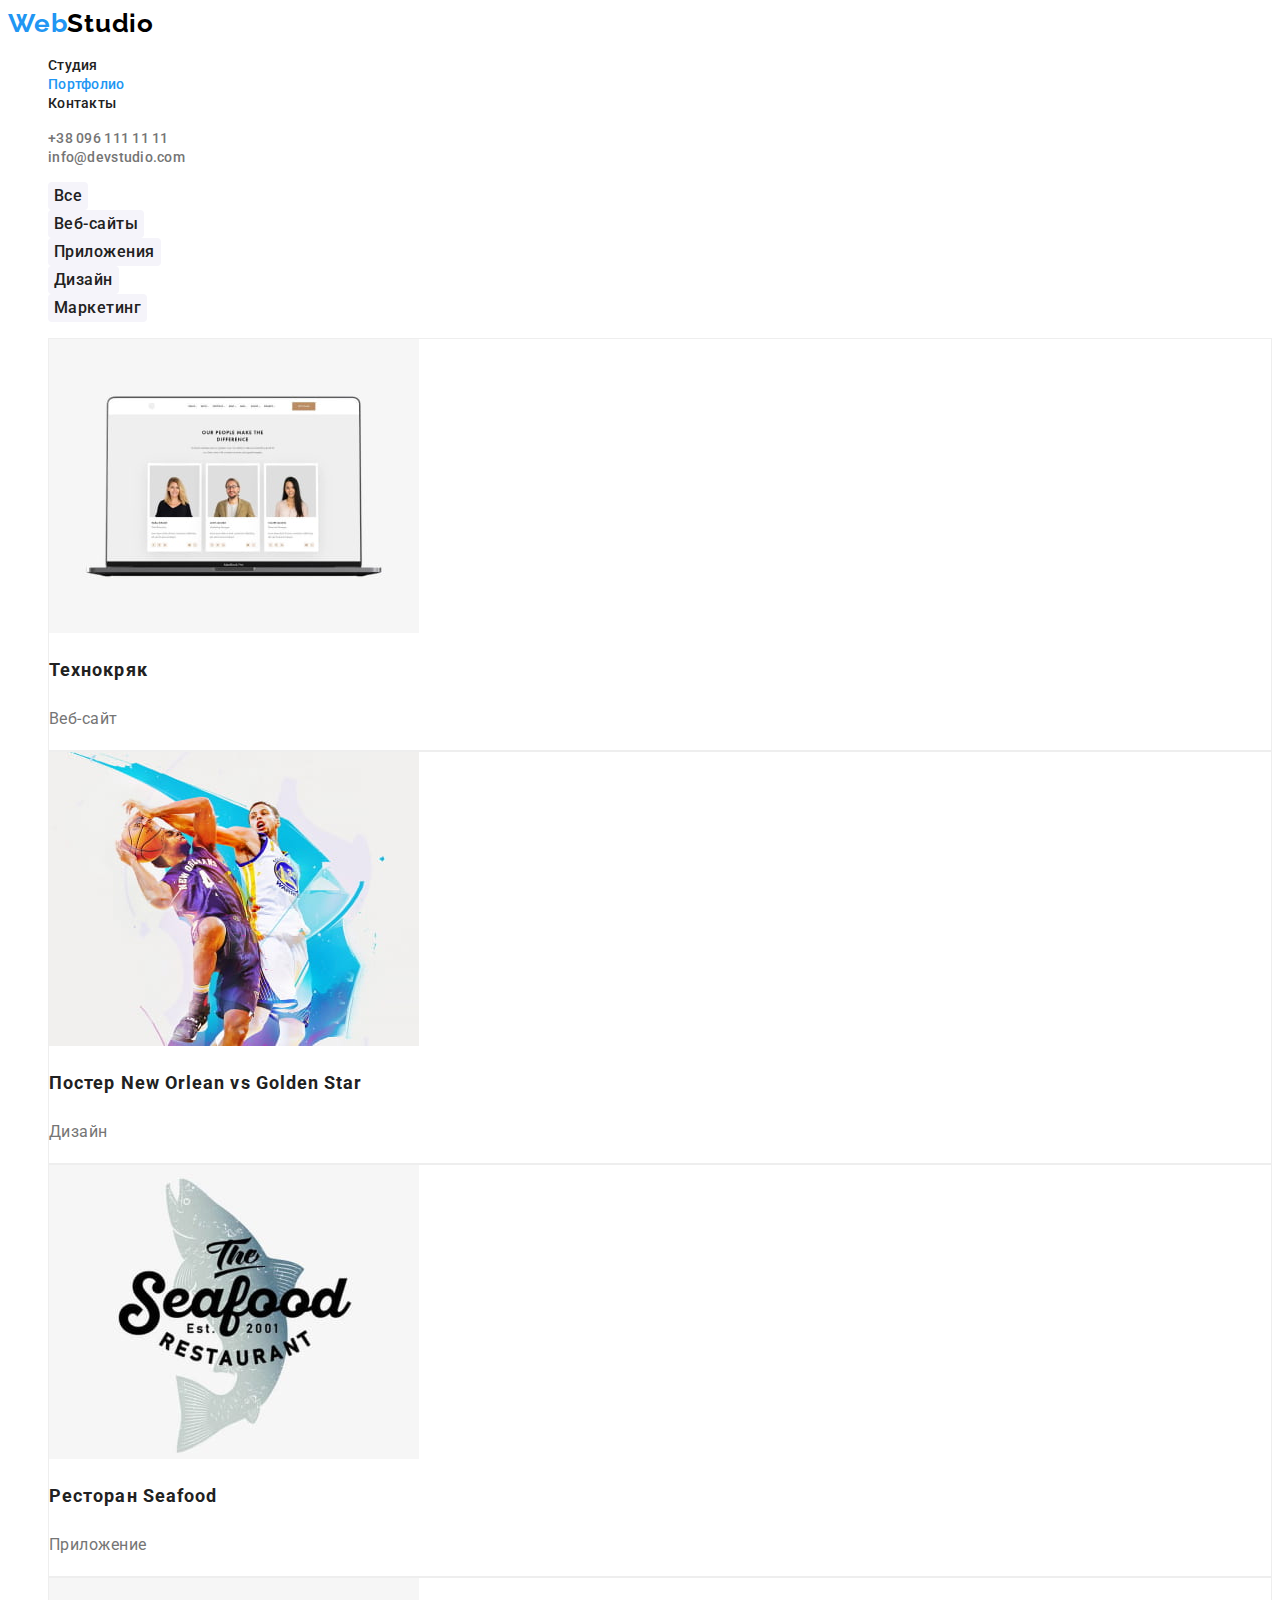
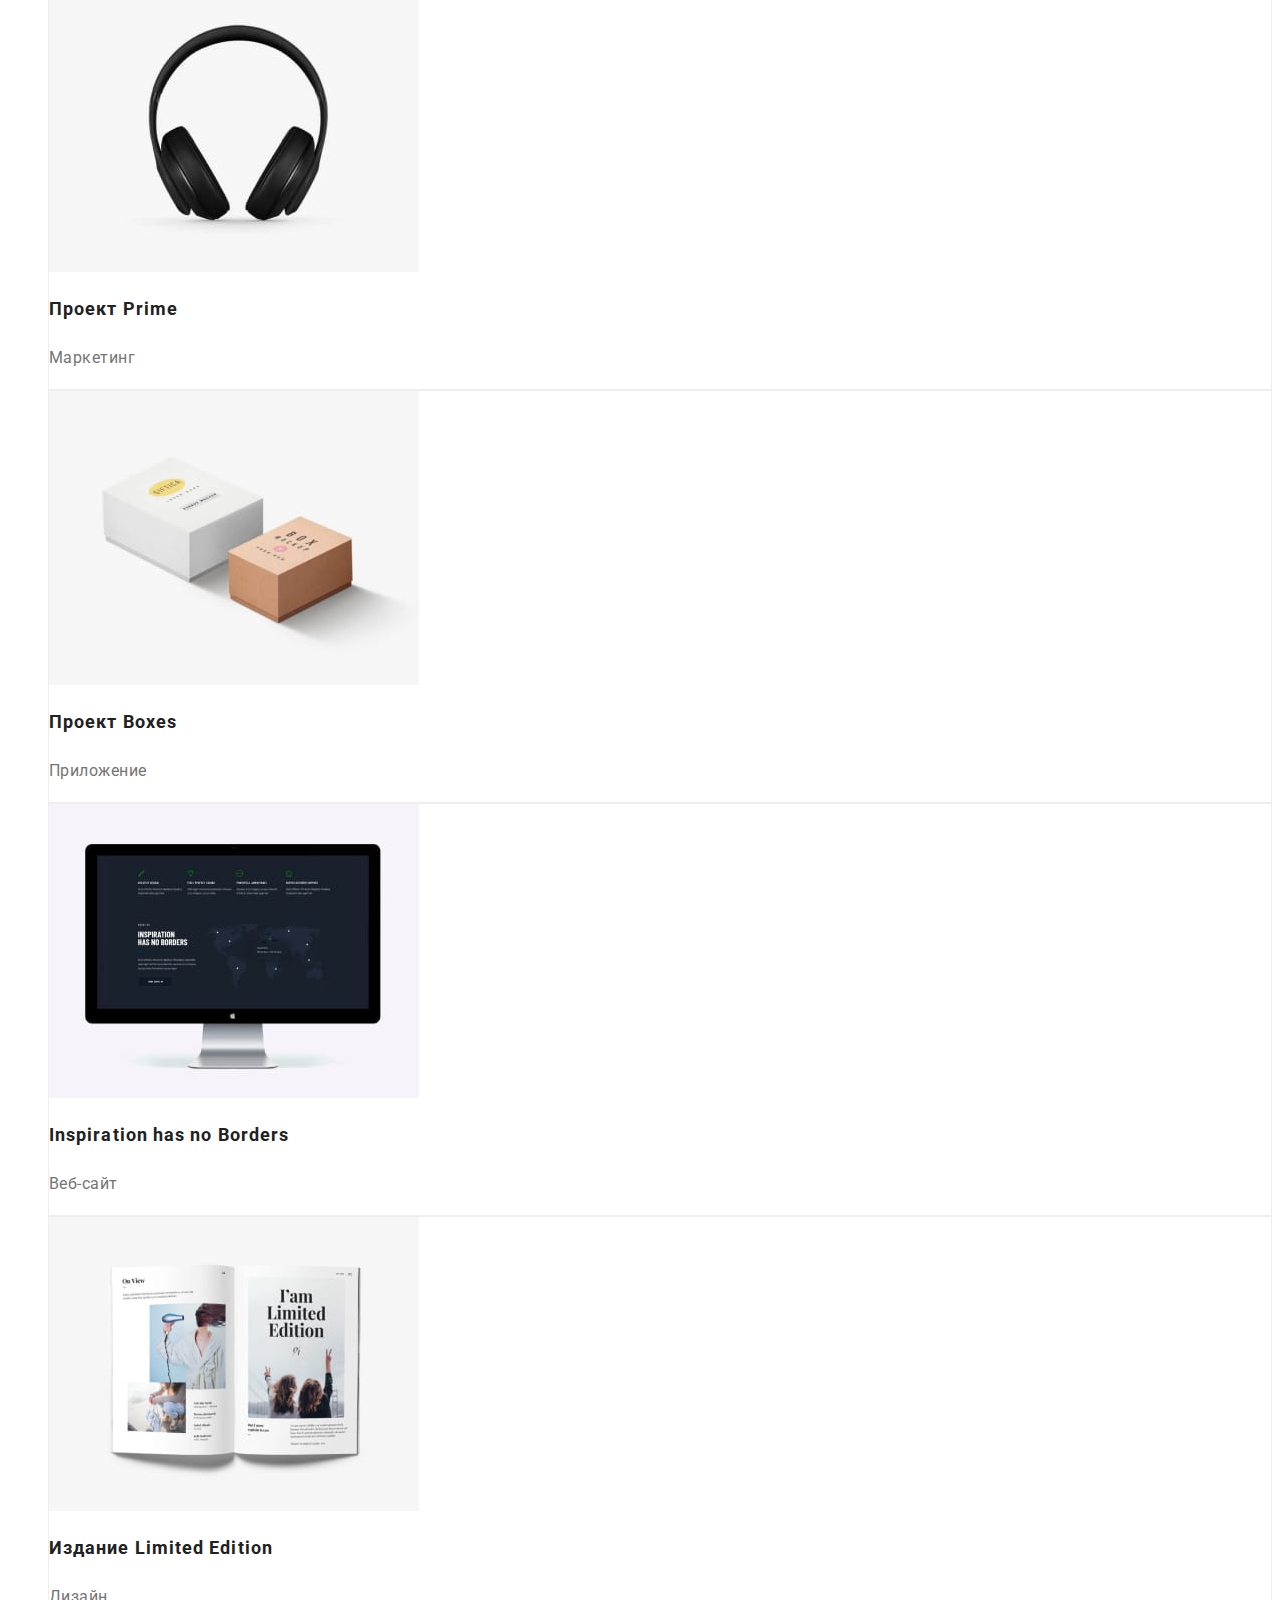
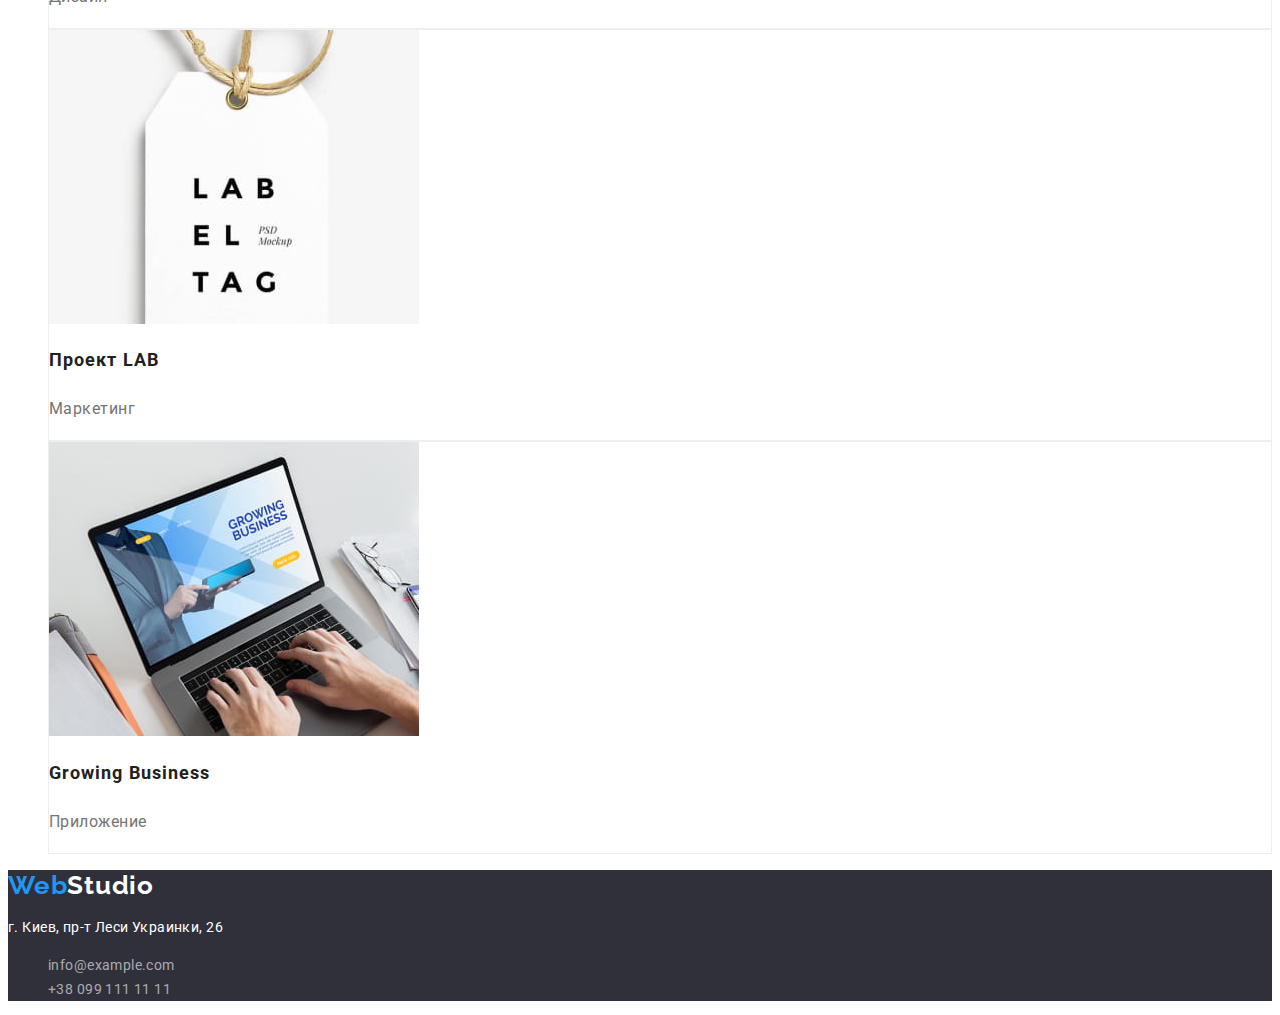
==== portfolio.html @ a2e3bbef "Initial commit" ====
<!DOCTYPE html>
<html lang="ru">

<head>
    <meta charset="UTF-8">
    <meta http-equiv="X-UA-Compatible" content="IE=edge">
    <meta name="viewport" content="width=device-width, initial-scale=1.0">
    <title>Портфолио</title>
    <link rel="preconnect" href="https://fonts.googleapis.com">
    <link rel="preconnect" href="https://fonts.gstatic.com" crossorigin>
    <link
        href="https://fonts.googleapis.com/css2?family=Montserrat:wght@400;700&family=Raleway:wght@700&family=Roboto:wght@400;500;700;900&display=swap"
        rel="stylesheet">
    <link rel="stylesheet" href="./css/styles.css">
</head>

<body>
    <!-- Header section -->
    <header>
        <a href="/" class="logo link"> <span class="logo-web">Web</span>Studio </a>
        <nav>
            <ul class="navigation-list list">
                <li class="navigation-item"><a class="navigation-link link" href="./index.html">Студия</a></li>
                <li class="navigation-item"><a class="navigation-link link navigation-link-current"
                        href="./portfolio.html">Портфолио</a></li>
                <li class="navigation-item"><a class="navigation-link link" href="">Контакты</a></li>
            </ul>
        </nav>

        <ul class="connection list">
            <li class="connection-item"><a class="connection-link link" href="tel:+380961111111">+38 096 111 11 11</a>
            </li>
            <li class="connection-item"><a class="connection-link link"
                    href="mailto:info@devstudio.com">info@devstudio.com</a>
            </li>
        </ul>
    </header>

    <!-- Main section -->

    <main>


        <!-- Portfolio section -->

        <section class="portfolio-sectio">

            <ul class="filter-list list">
                <li class="filter-item"><button class="filter-btn" type="button">Все</button></li>
                <li class="filter-item"><button class="filter-btn" type="button">Веб-сайты</button></li>
                <li class="filter-item"><button class="filter-btn" type="button">Приложения</button></li>
                <li class="filter-item"><button class="filter-btn" type="button">Дизайн</button></li>
                <li class="filter-item"><button class="filter-btn" type="button">Маркетинг</button></li>
            </ul>

            <ul class="porfolio-list list">
                <li class="portfolio-item">
                    <a href="" class="portfolio-link link">
                        <img src="./images/portfolio/img-1.jpg" alt="Ноутбук с открытой веб-страницей"
                            class="portfolio-img" width="370" height="294">
                        <h2 class="portfolio-subtitle ">Технокряк</h2>
                        <p class="portfolio-desc">Веб-сайт</p>
                    </a>
                </li>
                <li class="portfolio-item">
                    <a href="" class="portfolio-link link">
                        <img src="./images/portfolio/img-2.jpg" alt="Момент игры двух баскетболистов"
                            class="portfolio-img" width="370" height="294">
                        <h2 class="portfolio-subtitle">Постер <span lang="en">New Orlean vs Golden Star</span> </h2>
                        <p class="portfolio-desc">Дизайн</p>
                    </a>
                </li>
                <li class="portfolio-item">
                    <a href="" class="portfolio-link link">
                        <img src="./images/portfolio/img-3.jpg" alt="Логотип-вывеска ресторана" class="portfolio-img"
                            width="370" height="294">
                        <h2 class="portfolio-subtitle">Ресторан <span lang="en">Seafood</span> </h2>
                        <p class="portfolio-desc">Приложение</p>
                    </a>
                </li>
                <li class="portfolio-item">
                    <a href="" class="portfolio-link link">
                        <img src="./images/portfolio/img-4.jpg" alt="Накладные наушники" class="portfolio-img"
                            width="370" height="294">
                        <h2 class="portfolio-subtitle">Проект <span lang="en">Prime</span> </h2>
                        <p class="portfolio-desc">Маркетинг</p>
                    </a>
                </li>
                <li class="portfolio-item">
                    <a href="" class="portfolio-link link">
                        <img src="./images/portfolio/img-5.jpg" alt="две коробочки с надписями" class="portfolio-img"
                            width="370" height="294">
                        <h2 class="portfolio-subtitle">Проект <span lang="en">Boxes</span></h2>
                        <p class="portfolio-desc">Приложение</p>
                    </a>
                </li>
                <li class="portfolio-item">
                    <a href="" class="portfolio-link link">
                        <img src="./images/portfolio/img-6.jpg" alt="" class="portfolio-img" width="370" height="294">
                        <h2 class="portfolio-subtitle" lang="en">Inspiration has no Borders</h2>
                        <p class="portfolio-desc">Веб-сайт</p>
                    </a>
                </li>
                <li class="portfolio-item">
                    <a href="" class="portfolio-link link">
                        <img src="./images/portfolio/img-7.jpg" alt="Книга. Лимитированое издание" class="portfolio-img"
                            width="370" height="294">
                        <h2 class="portfolio-subtitle">Издание <span lang="en">Limited Edition</span></h2>
                        <p class="portfolio-desc">Дизайн</p>
                    </a>
                </li>
                <li class="portfolio-item">
                    <a href="" class="portfolio-link link">
                        <img src="./images/portfolio/img-8.jpg" alt="Этикетка" class="portfolio-img" width="370"
                            height="294">
                        <h2 class="portfolio-subtitle">Проект <span lang="en">LAB</span></h2>
                        <p class="portfolio-desc">Маркетинг</p>
                    </a>
                </li>
                <li class="portfolio-item">
                    <a href="" class="portfolio-link link">
                        <img src="./images/portfolio/img-9.jpg" alt="" class="portfolio-img" width="370" height="294">
                        <h2 class="portfolio-subtitle" lang="en">Growing Business</h2>
                        <p class="portfolio-desc">Приложение</p>
                    </a>
                </li>
            </ul>
        </section>

    </main>

    <!-- FOOTER section -->

    <footer class="footer">
        <a class="footer-logo link" href=""> <span class="logo-web">Web</span>Studio </a>
        <address class="address">
            <p class="footer-address"> г. Киев, пр-т Леси Украинки, 26</p>
            <ul class="fotter-list list">
                <li class="footer-item"><a class="footer-link link" href="mailto:info@example.com">info@example.com</a>
                </li>
                <li class="footer-item"><a class="footer-link link" href="tel:+380991111111">+38 099 111 11 11</a></li>
            </ul>


        </address>
    </footer>
</body>

</html>
---- css/styles.css ----
:root {
    /* fonts */
    --main-font: 'Roboto', sans-serif;
    --secondary-font: 'Raleway', sans-serif;

    /* text colors */
    --main-txt-cl: #212121;
    --accent-txt-cl: #757575;
    --select-cl: #2196F3;

    /* bg colors */
    --light-bg-cl: #F5F4FA;
    --dark-dg-cl: #2F303A;

    /* others */

}


body {
    font-family: var(--main-font);
    color: var(--accent-txt-cl);
}

/* reset styles */

.list {
    list-style: none;
}

.link {
    text-decoration: none;
}

/* base styles */
.filter-btn,
.portfolio-subtitle,
.navigation-link,
.criteria-item-title,
.subtitle,
.team-subtitle {
    color: var(--main-txt-cl);
}


.hero-btn,
.filter-btn:hover,
.filter-btn:focus {
    background-color: var(--select-cl);
    cursor: pointer;
    color: #FFFFFF;
}



/* Header section */
.logo,
.footer-logo {
    font-family: var(--secondary-font);
    font-weight: 700;
    font-size: 26px;
    line-height: 1.19;
    letter-spacing: 0.03em;
    color: #000000;

}

.navigation-link,
.connection-link {
    font-weight: 500;
    font-size: 14px;
    line-height: 1.14;
    letter-spacing: 0.02em;
}

.connection-link,
.portfolio-desc {
    color: var(--accent-txt-cl);
}

.logo-web,
.navigation-link-current,
.navigation-link:hover,
.navigation-link:focus,
.connection-link:hover,
.connection-link:focus {
    color: var(--select-cl);
}

/* Hero section */

.headline {
    font-weight: 900;
    font-size: 44px;
    line-height: 60px;
    text-align: center;
    letter-spacing: 0.06em;
    text-transform: uppercase;
    color: #FFFFFF;

}

.hero,
.footer {
    background-color: var(--dark-dg-cl);
}

.hero-btn {
    font-family: inherit;
    font-weight: 700;
    font-size: 16px;
    line-height: calc(30/16);
    text-align: center;
    letter-spacing: 0.06em;
}

.hero-btn:hover,
.hero-btn:focus {
    background: #188CE8;
}

/* criteria section */
.criteria-item-title {
    font-weight: 700;
    font-size: 14px;
    line-height: calc(16/14);
    letter-spacing: 0.03em;
    text-transform: uppercase;
}

.criteria-item-desk {
    font-size: 14px;
    line-height: calc(24/14);
    letter-spacing: 0.03em;
}

/* WORK section */
.subtitle {
    font-weight: 700;
    font-size: 36px;
    line-height: calc(42/36);
    text-align: center;
    letter-spacing: 0.03em;
}

/* TEAM section */

.team {
    background-color: var(--light-bg-cl);
}

.team-item {
    box-shadow: 0px 1px 3px rgba(0, 0, 0, 0.12), 0px 1px 1px rgba(0, 0, 0, 0.14), 0px 2px 1px rgba(0, 0, 0, 0.2);
    border-radius: 0px 0px 4px 4px;
}

.team-subtitle {
    font-weight: 500;
    font-size: 16px;
    line-height: calc(19/16);
    text-align: center;
    letter-spacing: 0.03em;
}

.team-desk,
.portfolio-desc {
    line-height: calc(19/16);
    text-align: center;
    letter-spacing: 0.03em;
}

/* Footer */

.footer-logo,
.footer-address,
.footer-link:hover,
.footer-link:focus {
    color: #FFFFFF;
}

.address,
.footer-link {
    font-style: normal;
    font-size: 14px;
    line-height: calc(24/14);
    letter-spacing: 0.03em;
}

.footer-link {
    color: rgba(255, 255, 255, 0.6);
}




/*  PORTFOLIO PAGE */

.filter-btn {
    font-family: inherit;
    font-style: normal;
    font-weight: 500;
    font-size: 16px;
    line-height: calc(26/16);
    text-align: center;
    letter-spacing: 0.03em;
    background-color: var(--light-bg-cl);
    border-style: none;
    border-radius: 4px;
}

.portfolio-item {
    border: 1px solid #EEEEEE;
}

.portfolio-subtitle {
    font-weight: 700;
    font-size: 18px;
    line-height: calc(36/18);
    letter-spacing: 0.06em;
}

.portfolio-desc {
    line-height: calc(30/16);
    text-align: left;
}
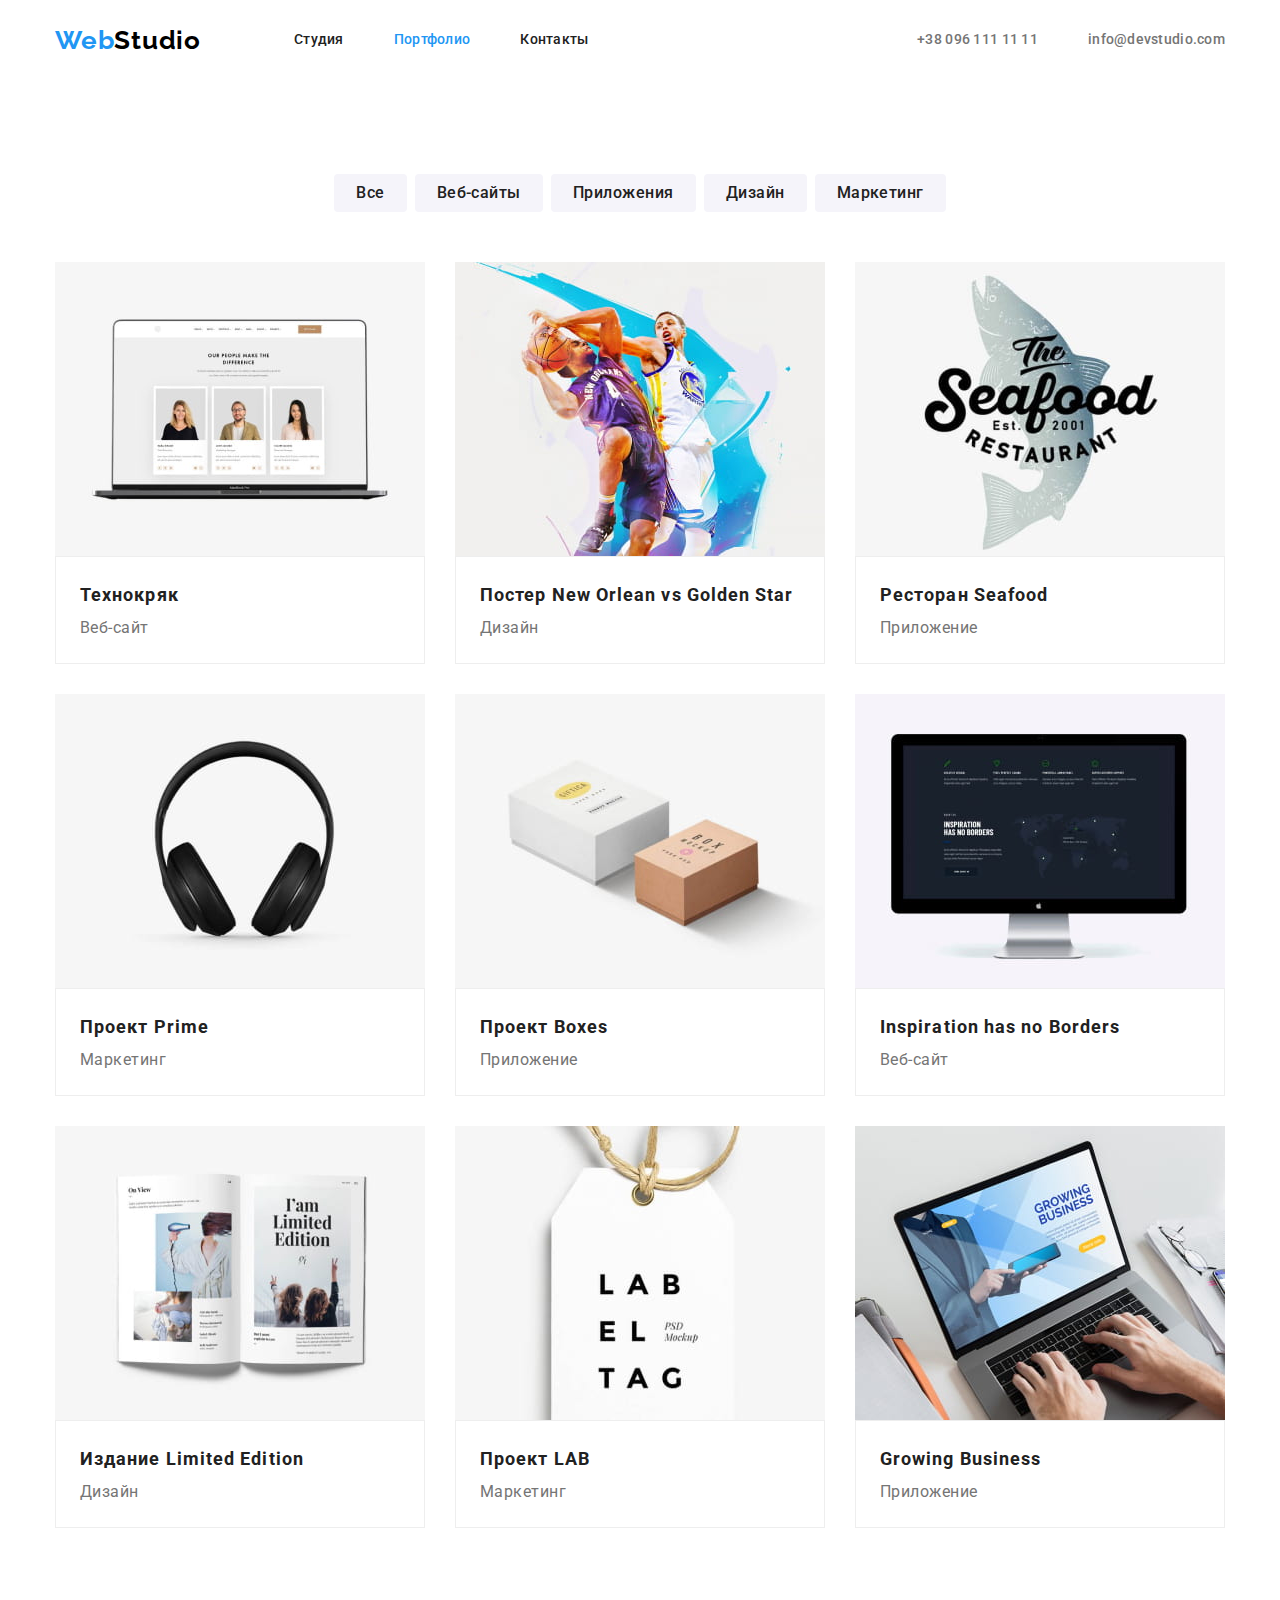
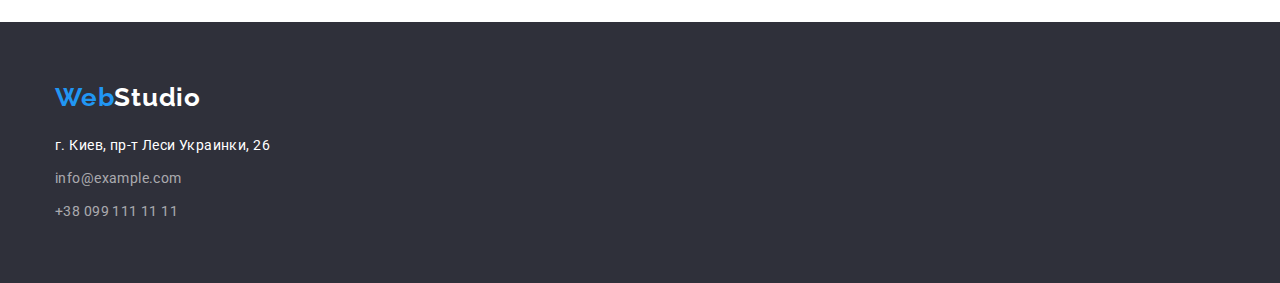
==== commit e1f52e25: "border-box, margin, padding, flex" ====
--- a/portfolio.html
+++ b/portfolio.html
@@ -11,29 +11,43 @@
     <link
         href="https://fonts.googleapis.com/css2?family=Montserrat:wght@400;700&family=Raleway:wght@700&family=Roboto:wght@400;500;700;900&display=swap"
         rel="stylesheet">
+
+    <link rel="stylesheet"
+        href="https://cdnjs.cloudflare.com/ajax/libs/modern-normalize/1.1.0/modern-normalize.min.css">
+
     <link rel="stylesheet" href="./css/styles.css">
+
 </head>
 
 <body>
+
+
+
     <!-- Header section -->
     <header>
-        <a href="/" class="logo link"> <span class="logo-web">Web</span>Studio </a>
-        <nav>
-            <ul class="navigation-list list">
-                <li class="navigation-item"><a class="navigation-link link" href="./index.html">Студия</a></li>
-                <li class="navigation-item"><a class="navigation-link link navigation-link-current"
-                        href="./portfolio.html">Портфолио</a></li>
-                <li class="navigation-item"><a class="navigation-link link" href="">Контакты</a></li>
+
+        <div class="container box">
+            <a href="/" class="logo link"> <span class="logo-web">Web</span>Studio </a>
+            <nav class="main-nav">
+                <ul class="navigation-list list">
+                    <li class="navigation-item"><a class="navigation-link link" href="./index.html">Студия</a></li>
+                    <li class="navigation-item"><a class="navigation-link link navigation-link-current"
+                            href="./portfolio.html">Портфолио</a></li>
+                    <li class="navigation-item"><a class="navigation-link link" href="">Контакты</a></li>
+                </ul>
+            </nav>
+
+            <ul class="connection list">
+                <li class="connection-item"><a class="connection-link link" href="tel:+380961111111">+38 096 111 11
+                        11</a>
+                </li>
+                <li class="connection-item"><a class="connection-link link"
+                        href="mailto:info@devstudio.com">info@devstudio.com</a>
+                </li>
             </ul>
-        </nav>
 
-        <ul class="connection list">
-            <li class="connection-item"><a class="connection-link link" href="tel:+380961111111">+38 096 111 11 11</a>
-            </li>
-            <li class="connection-item"><a class="connection-link link"
-                    href="mailto:info@devstudio.com">info@devstudio.com</a>
-            </li>
-        </ul>
+        </div>
+
     </header>
 
     <!-- Main section -->
@@ -43,88 +57,110 @@
 
         <!-- Portfolio section -->
 
-        <section class="portfolio-sectio">
+        <section class="portfolio-section section">
+            <div class="container">
+                <ul class="filter-list list">
+                    <li class="filter-item"><button class="filter-btn" type="button">Все</button></li>
+                    <li class="filter-item"><button class="filter-btn" type="button">Веб-сайты</button></li>
+                    <li class="filter-item"><button class="filter-btn" type="button">Приложения</button></li>
+                    <li class="filter-item"><button class="filter-btn" type="button">Дизайн</button></li>
+                    <li class="filter-item"><button class="filter-btn" type="button">Маркетинг</button></li>
+                </ul>
 
-            <ul class="filter-list list">
-                <li class="filter-item"><button class="filter-btn" type="button">Все</button></li>
-                <li class="filter-item"><button class="filter-btn" type="button">Веб-сайты</button></li>
-                <li class="filter-item"><button class="filter-btn" type="button">Приложения</button></li>
-                <li class="filter-item"><button class="filter-btn" type="button">Дизайн</button></li>
-                <li class="filter-item"><button class="filter-btn" type="button">Маркетинг</button></li>
-            </ul>
-
-            <ul class="porfolio-list list">
-                <li class="portfolio-item">
-                    <a href="" class="portfolio-link link">
-                        <img src="./images/portfolio/img-1.jpg" alt="Ноутбук с открытой веб-страницей"
-                            class="portfolio-img" width="370" height="294">
-                        <h2 class="portfolio-subtitle ">Технокряк</h2>
-                        <p class="portfolio-desc">Веб-сайт</p>
-                    </a>
-                </li>
-                <li class="portfolio-item">
-                    <a href="" class="portfolio-link link">
-                        <img src="./images/portfolio/img-2.jpg" alt="Момент игры двух баскетболистов"
-                            class="portfolio-img" width="370" height="294">
-                        <h2 class="portfolio-subtitle">Постер <span lang="en">New Orlean vs Golden Star</span> </h2>
-                        <p class="portfolio-desc">Дизайн</p>
-                    </a>
-                </li>
-                <li class="portfolio-item">
-                    <a href="" class="portfolio-link link">
-                        <img src="./images/portfolio/img-3.jpg" alt="Логотип-вывеска ресторана" class="portfolio-img"
-                            width="370" height="294">
-                        <h2 class="portfolio-subtitle">Ресторан <span lang="en">Seafood</span> </h2>
-                        <p class="portfolio-desc">Приложение</p>
-                    </a>
-                </li>
-                <li class="portfolio-item">
-                    <a href="" class="portfolio-link link">
-                        <img src="./images/portfolio/img-4.jpg" alt="Накладные наушники" class="portfolio-img"
-                            width="370" height="294">
-                        <h2 class="portfolio-subtitle">Проект <span lang="en">Prime</span> </h2>
-                        <p class="portfolio-desc">Маркетинг</p>
-                    </a>
-                </li>
-                <li class="portfolio-item">
-                    <a href="" class="portfolio-link link">
-                        <img src="./images/portfolio/img-5.jpg" alt="две коробочки с надписями" class="portfolio-img"
-                            width="370" height="294">
-                        <h2 class="portfolio-subtitle">Проект <span lang="en">Boxes</span></h2>
-                        <p class="portfolio-desc">Приложение</p>
-                    </a>
-                </li>
-                <li class="portfolio-item">
-                    <a href="" class="portfolio-link link">
-                        <img src="./images/portfolio/img-6.jpg" alt="" class="portfolio-img" width="370" height="294">
-                        <h2 class="portfolio-subtitle" lang="en">Inspiration has no Borders</h2>
-                        <p class="portfolio-desc">Веб-сайт</p>
-                    </a>
-                </li>
-                <li class="portfolio-item">
-                    <a href="" class="portfolio-link link">
-                        <img src="./images/portfolio/img-7.jpg" alt="Книга. Лимитированое издание" class="portfolio-img"
-                            width="370" height="294">
-                        <h2 class="portfolio-subtitle">Издание <span lang="en">Limited Edition</span></h2>
-                        <p class="portfolio-desc">Дизайн</p>
-                    </a>
-                </li>
-                <li class="portfolio-item">
-                    <a href="" class="portfolio-link link">
-                        <img src="./images/portfolio/img-8.jpg" alt="Этикетка" class="portfolio-img" width="370"
-                            height="294">
-                        <h2 class="portfolio-subtitle">Проект <span lang="en">LAB</span></h2>
-                        <p class="portfolio-desc">Маркетинг</p>
-                    </a>
-                </li>
-                <li class="portfolio-item">
-                    <a href="" class="portfolio-link link">
-                        <img src="./images/portfolio/img-9.jpg" alt="" class="portfolio-img" width="370" height="294">
-                        <h2 class="portfolio-subtitle" lang="en">Growing Business</h2>
-                        <p class="portfolio-desc">Приложение</p>
-                    </a>
-                </li>
-            </ul>
+                <ul class="porfolio-list list">
+                    <li class="portfolio-item">
+                        <a href="" class="portfolio-link link">
+                            <img src="./images/portfolio/img-1.jpg" alt="Ноутбук с открытой веб-страницей"
+                                class="portfolio-img img" width="370" height="294">
+                            <div class="portfolio-content">
+                                <h2 class="portfolio-subtitle ">Технокряк</h2>
+                                <p class="portfolio-desc">Веб-сайт</p>
+                            </div>
+                        </a>
+                    </li>
+                    <li class="portfolio-item">
+                        <a href="" class="portfolio-link link">
+                            <img src="./images/portfolio/img-2.jpg" alt="Момент игры двух баскетболистов"
+                                class="portfolio-img img" width="370" height="294">
+                            <div class="portfolio-content">
+                                <h2 class="portfolio-subtitle">Постер <span lang="en">New Orlean vs Golden Star</span>
+                                </h2>
+                                <p class="portfolio-desc">Дизайн</p>
+                            </div>
+                        </a>
+                    </li>
+                    <li class="portfolio-item">
+                        <a href="" class="portfolio-link link">
+                            <img src="./images/portfolio/img-3.jpg" alt="Логотип-вывеска ресторана"
+                                class="portfolio-img img" width="370" height="294">
+                            <div class="portfolio-content">
+                                <h2 class="portfolio-subtitle">Ресторан <span lang="en">Seafood</span> </h2>
+                                <p class="portfolio-desc">Приложение</p>
+                            </div>
+                        </a>
+                    </li>
+                    <li class="portfolio-item">
+                        <a href="" class="portfolio-link link">
+                            <img src="./images/portfolio/img-4.jpg" alt="Накладные наушники" class="portfolio-img img"
+                                width="370" height="294">
+                            <div class="portfolio-content">
+                                <h2 class="portfolio-subtitle">Проект <span lang="en">Prime</span> </h2>
+                                <p class="portfolio-desc">Маркетинг</p>
+                            </div>
+                        </a>
+                    </li>
+                    <li class="portfolio-item">
+                        <a href="" class="portfolio-link link">
+                            <img src="./images/portfolio/img-5.jpg" alt="две коробочки с надписями"
+                                class="portfolio-img img" width="370" height="294">
+                            <div class="portfolio-content">
+                                <h2 class="portfolio-subtitle">Проект <span lang="en">Boxes</span></h2>
+                                <p class="portfolio-desc">Приложение</p>
+                            </div>
+                        </a>
+                    </li>
+                    <li class="portfolio-item">
+                        <a href="" class="portfolio-link link">
+                            <img src="./images/portfolio/img-6.jpg" alt="" class="portfolio-img img" width="370"
+                                height="294">
+                            <div class="portfolio-content">
+                                <h2 class="portfolio-subtitle" lang="en">Inspiration has no Borders</h2>
+                                <p class="portfolio-desc">Веб-сайт</p>
+                            </div>
+                        </a>
+                    </li>
+                    <li class="portfolio-item">
+                        <a href="" class="portfolio-link link">
+                            <img src="./images/portfolio/img-7.jpg" alt="Книга. Лимитированое издание"
+                                class="portfolio-img img" width="370" height="294">
+                            <div class="portfolio-content">
+                                <h2 class="portfolio-subtitle">Издание <span lang="en">Limited Edition</span></h2>
+                                <p class="portfolio-desc">Дизайн</p>
+                            </div>
+                        </a>
+                    </li>
+                    <li class="portfolio-item">
+                        <a href="" class="portfolio-link link">
+                            <img src="./images/portfolio/img-8.jpg" alt="Этикетка" class="portfolio-img img" width="370"
+                                height="294">
+                            <div class="portfolio-content">
+                                <h2 class="portfolio-subtitle">Проект <span lang="en">LAB</span></h2>
+                                <p class="portfolio-desc">Маркетинг</p>
+                            </div>
+                        </a>
+                    </li>
+                    <li class="portfolio-item">
+                        <a href="" class="portfolio-link link">
+                            <img src="./images/portfolio/img-9.jpg" alt="" class="portfolio-img img" width="370"
+                                height="294">
+                            <div class="portfolio-content">
+                                <h2 class="portfolio-subtitle" lang="en">Growing Business</h2>
+                                <p class="portfolio-desc">Приложение</p>
+                            </div>
+                        </a>
+                    </li>
+                </ul>
+            </div>
         </section>
 
     </main>
@@ -132,18 +168,24 @@
     <!-- FOOTER section -->
 
     <footer class="footer">
-        <a class="footer-logo link" href=""> <span class="logo-web">Web</span>Studio </a>
-        <address class="address">
-            <p class="footer-address"> г. Киев, пр-т Леси Украинки, 26</p>
-            <ul class="fotter-list list">
-                <li class="footer-item"><a class="footer-link link" href="mailto:info@example.com">info@example.com</a>
-                </li>
-                <li class="footer-item"><a class="footer-link link" href="tel:+380991111111">+38 099 111 11 11</a></li>
-            </ul>
+        <div class="container">
+            <a class="footer-logo link" href=""> <span class="logo-web">Web</span>Studio </a>
+            <address class="address">
+                <p class="footer-address"> г. Киев, пр-т Леси Украинки, 26</p>
+                <ul class="fotter-list list">
+                    <li class="footer-item"><a class="footer-link link"
+                            href="mailto:info@example.com">info@example.com</a>
+                    </li>
+                    <li class="footer-item"><a class="footer-link link" href="tel:+380991111111">+38 099 111 11 11</a>
+                    </li>
+                </ul>
 
 
-        </address>
+            </address>
+        </div>
     </footer>
+
+
 </body>
 
 </html>--- a/css/styles.css
+++ b/css/styles.css
@@ -14,6 +14,8 @@
 
     /* others */
 
+    --card-set-gap: 30px;
+    --margin-subtitle-gap: 50px;
 }
 
 
@@ -32,7 +34,34 @@
     text-decoration: none;
 }
 
+h1,
+h2,
+h3,
+p,
+ul {
+    margin: 0;
+    padding: 0;
+}
+
 /* base styles */
+
+.box {
+    display: flex;
+    align-items: center;
+}
+
+.container {
+    width: 1200px;
+    padding-left: 15px;
+    padding-right: 15px;
+    margin: 0 auto;
+}
+
+.section {
+    padding-bottom: 94px;
+    padding-top: 94px;
+}
+
 .filter-btn,
 .portfolio-subtitle,
 .navigation-link,
@@ -53,7 +82,17 @@
 
 
 
+.img {
+    display: block;
+}
+
+
 /* Header section */
+.header {
+    border: 1px solid #ECECEC;
+}
+
+
 .logo,
 .footer-logo {
     font-family: var(--secondary-font);
@@ -65,8 +104,33 @@
 
 }
 
+.navigation-list,
+.connection {
+    display: flex;
+    margin-top: 0;
+    margin-bottom: 0;
+
+}
+
+.main-nav {
+    margin-right: auto;
+    margin-left: 93px;
+}
+
+.connection .connection-item:not(:last-child) {
+    margin-right: 50px;
+}
+
+.navigation-list .navigation-item:not(:last-child) {
+    margin-right: 50px;
+}
+
 .navigation-link,
 .connection-link {
+    display: block;
+    padding-top: 32px;
+    padding-bottom: 32px;
+
     font-weight: 500;
     font-size: 14px;
     line-height: 1.14;
@@ -90,6 +154,11 @@
 /* Hero section */
 
 .headline {
+    width: 696px;
+    margin-bottom: 30px;
+    margin-left: auto;
+    margin-right: auto;
+
     font-weight: 900;
     font-size: 44px;
     line-height: 60px;
@@ -100,12 +169,23 @@
 
 }
 
+.hero {
+    padding-top: 200px;
+    padding-bottom: 200px;
+    text-align: center;
+}
+
 .hero,
 .footer {
     background-color: var(--dark-dg-cl);
 }
 
 .hero-btn {
+    background: #2196F3;
+    border: none;
+    border-radius: 4px;
+    padding: 10px 42px;
+
     font-family: inherit;
     font-weight: 700;
     font-size: 16px;
@@ -120,6 +200,34 @@
 }
 
 /* criteria section */
+
+.criteria-list,
+.team-list {
+    display: flex;
+
+}
+
+.criteria-item {
+    flex-basis: calc((100%-90px)/4);
+}
+
+.criteria-list>.criteria-item:not(:last-child),
+.team-list .team-item:not(:last-child),
+.work-list .work-item:not(:last-child) {
+    margin-right: var(--card-set-gap);
+}
+
+.criteria-title {
+    border: 0;
+    height: 1px;
+    margin: -1px;
+    overflow: hidden;
+    padding: 0;
+    width: 1px;
+}
+
+
+
 .criteria-item-title {
     font-weight: 700;
     font-size: 14px;
@@ -129,13 +237,20 @@
 }
 
 .criteria-item-desk {
+    margin-top: 10px;
     font-size: 14px;
     line-height: calc(24/14);
     letter-spacing: 0.03em;
 }
 
 /* WORK section */
+.work {
+    padding-top: 0;
+}
+
 .subtitle {
+    margin-bottom: var(--margin-subtitle-gap);
+
     font-weight: 700;
     font-size: 36px;
     line-height: calc(42/36);
@@ -143,15 +258,30 @@
     letter-spacing: 0.03em;
 }
 
+.work-list {
+    display: flex;
+
+}
+
+.work-item {
+    flex-basis: calc((100%-60)/3);
+}
+
+
 /* TEAM section */
 
 .team {
     background-color: var(--light-bg-cl);
+}
+
+.team-subtitle {
+    margin-top: 30px;
 }
 
 .team-item {
     box-shadow: 0px 1px 3px rgba(0, 0, 0, 0.12), 0px 1px 1px rgba(0, 0, 0, 0.14), 0px 2px 1px rgba(0, 0, 0, 0.2);
     border-radius: 0px 0px 4px 4px;
+
 }
 
 .team-subtitle {
@@ -162,6 +292,12 @@
     letter-spacing: 0.03em;
 }
 
+.team-desk {
+    margin-top: 10px;
+    margin-bottom: 30px;
+}
+
+
 .team-desk,
 .portfolio-desc {
     line-height: calc(19/16);
@@ -170,6 +306,12 @@
 }
 
 /* Footer */
+
+.footer {
+    padding-top: 60px;
+    padding-bottom: 60px;
+}
+
 
 .footer-logo,
 .footer-address,
@@ -190,12 +332,26 @@
     color: rgba(255, 255, 255, 0.6);
 }
 
-
+.address {
+    margin-top: 20px;
+}
+
+.fotter-list,
+.footer-item {
+    margin-top: 9px;
+}
 
 
 /*  PORTFOLIO PAGE */
 
+.filter-list {
+    display: flex;
+    justify-content: center;
+}
+
 .filter-btn {
+    padding: 6px 22px;
+
     font-family: inherit;
     font-style: normal;
     font-weight: 500;
@@ -208,8 +364,26 @@
     border-radius: 4px;
 }
 
+.filter-list .filter-item:not(:last-child) {
+    margin-right: 8px;
+}
+
+.porfolio-list {
+
+    margin-top: 50px;
+    margin-bottom: calc(-1 * var(--card-set-gap));
+    margin-right: calc(-1 * var(--card-set-gap));
+
+    display: flex;
+    flex-wrap: wrap;
+
+}
+
 .portfolio-item {
-    border: 1px solid #EEEEEE;
+    flex-basis: calc(100% / 3 - var(--card-set-gap));
+    margin-bottom: var(--card-set-gap);
+    margin-right: var(--card-set-gap);
+
 }
 
 .portfolio-subtitle {
@@ -222,4 +396,14 @@
 .portfolio-desc {
     line-height: calc(30/16);
     text-align: left;
-}+}
+
+.portfolio-content {
+    padding: 20px 24px;
+    border: 1px solid #EEEEEE;
+}
+
+/*  .porfolio-list,
+.portfolio-item {
+    outline: 1px solid tomato; 
+} */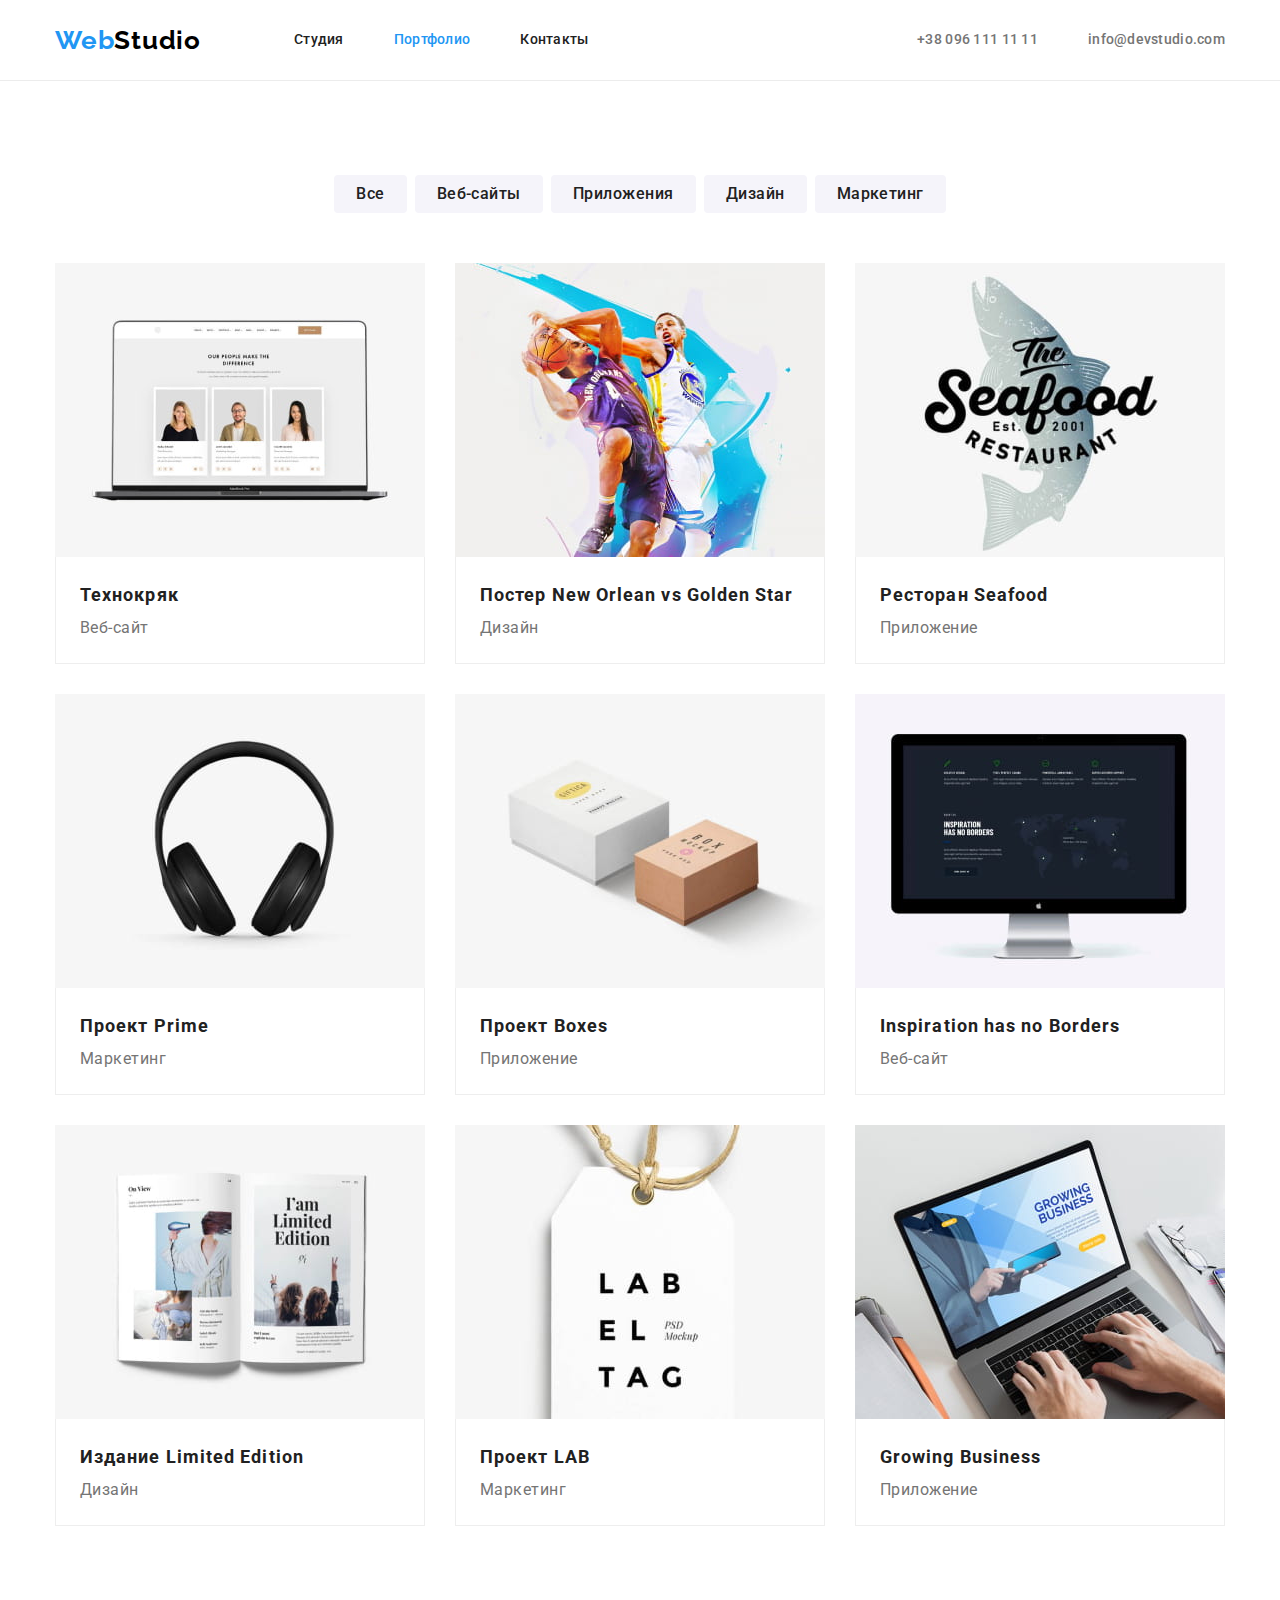
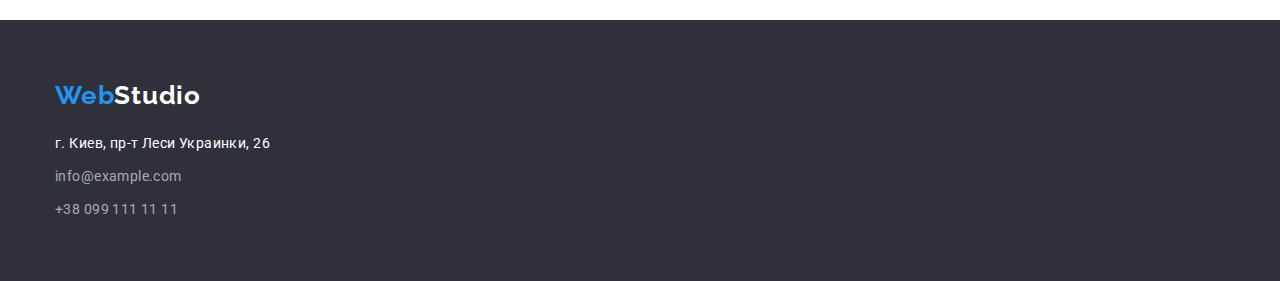
==== commit 56914178: "correction" ====
--- a/portfolio.html
+++ b/portfolio.html
@@ -24,9 +24,9 @@
 
 
     <!-- Header section -->
-    <header>
+    <header class="header">
 
-        <div class="container box">
+        <div class="container">
             <a href="/" class="logo link"> <span class="logo-web">Web</span>Studio </a>
             <nav class="main-nav">
                 <ul class="navigation-list list">
@@ -58,15 +58,15 @@
         <!-- Portfolio section -->
 
         <section class="portfolio-section section">
+
+            <ul class="filter-list list">
+                <li class="filter-item"><button class="filter-btn" type="button">Все</button></li>
+                <li class="filter-item"><button class="filter-btn" type="button">Веб-сайты</button></li>
+                <li class="filter-item"><button class="filter-btn" type="button">Приложения</button></li>
+                <li class="filter-item"><button class="filter-btn" type="button">Дизайн</button></li>
+                <li class="filter-item"><button class="filter-btn" type="button">Маркетинг</button></li>
+            </ul>
             <div class="container">
-                <ul class="filter-list list">
-                    <li class="filter-item"><button class="filter-btn" type="button">Все</button></li>
-                    <li class="filter-item"><button class="filter-btn" type="button">Веб-сайты</button></li>
-                    <li class="filter-item"><button class="filter-btn" type="button">Приложения</button></li>
-                    <li class="filter-item"><button class="filter-btn" type="button">Дизайн</button></li>
-                    <li class="filter-item"><button class="filter-btn" type="button">Маркетинг</button></li>
-                </ul>
-
                 <ul class="porfolio-list list">
                     <li class="portfolio-item">
                         <a href="" class="portfolio-link link">
@@ -168,7 +168,7 @@
     <!-- FOOTER section -->
 
     <footer class="footer">
-        <div class="container">
+        <div class="container footer-box">
             <a class="footer-logo link" href=""> <span class="logo-web">Web</span>Studio </a>
             <address class="address">
                 <p class="footer-address"> г. Киев, пр-т Леси Украинки, 26</p>
--- a/css/styles.css
+++ b/css/styles.css
@@ -45,16 +45,15 @@
 
 /* base styles */
 
-.box {
-    display: flex;
-    align-items: center;
-}
+
 
 .container {
     width: 1200px;
     padding-left: 15px;
     padding-right: 15px;
     margin: 0 auto;
+    display: flex;
+    align-items: center;
 }
 
 .section {
@@ -89,9 +88,12 @@
 
 /* Header section */
 .header {
-    border: 1px solid #ECECEC;
-}
-
+    border-bottom: 1px solid #ECECEC;
+}
+
+.logo {
+    margin-right: 93px;
+}
 
 .logo,
 .footer-logo {
@@ -114,7 +116,6 @@
 
 .main-nav {
     margin-right: auto;
-    margin-left: 93px;
 }
 
 .connection .connection-item:not(:last-child) {
@@ -312,6 +313,9 @@
     padding-bottom: 60px;
 }
 
+.footer-box {
+    display: block;
+}
 
 .footer-logo,
 .footer-address,
@@ -337,7 +341,7 @@
 }
 
 .fotter-list,
-.footer-item {
+.footer-item:last-child {
     margin-top: 9px;
 }
 
@@ -347,6 +351,7 @@
 .filter-list {
     display: flex;
     justify-content: center;
+    margin-bottom: 50px;
 }
 
 .filter-btn {
@@ -370,9 +375,9 @@
 
 .porfolio-list {
 
-    margin-top: 50px;
-    margin-bottom: calc(-1 * var(--card-set-gap));
-    margin-right: calc(-1 * var(--card-set-gap));
+
+    margin-top: calc(-1 * var(--card-set-gap));
+    margin-left: calc(-1 * var(--card-set-gap));
 
     display: flex;
     flex-wrap: wrap;
@@ -381,8 +386,8 @@
 
 .portfolio-item {
     flex-basis: calc(100% / 3 - var(--card-set-gap));
-    margin-bottom: var(--card-set-gap);
-    margin-right: var(--card-set-gap);
+    margin-top: var(--card-set-gap);
+    margin-left: var(--card-set-gap);
 
 }
 
@@ -401,9 +406,5 @@
 .portfolio-content {
     padding: 20px 24px;
     border: 1px solid #EEEEEE;
-}
-
-/*  .porfolio-list,
-.portfolio-item {
-    outline: 1px solid tomato; 
-} */+    border-top: none;
+}